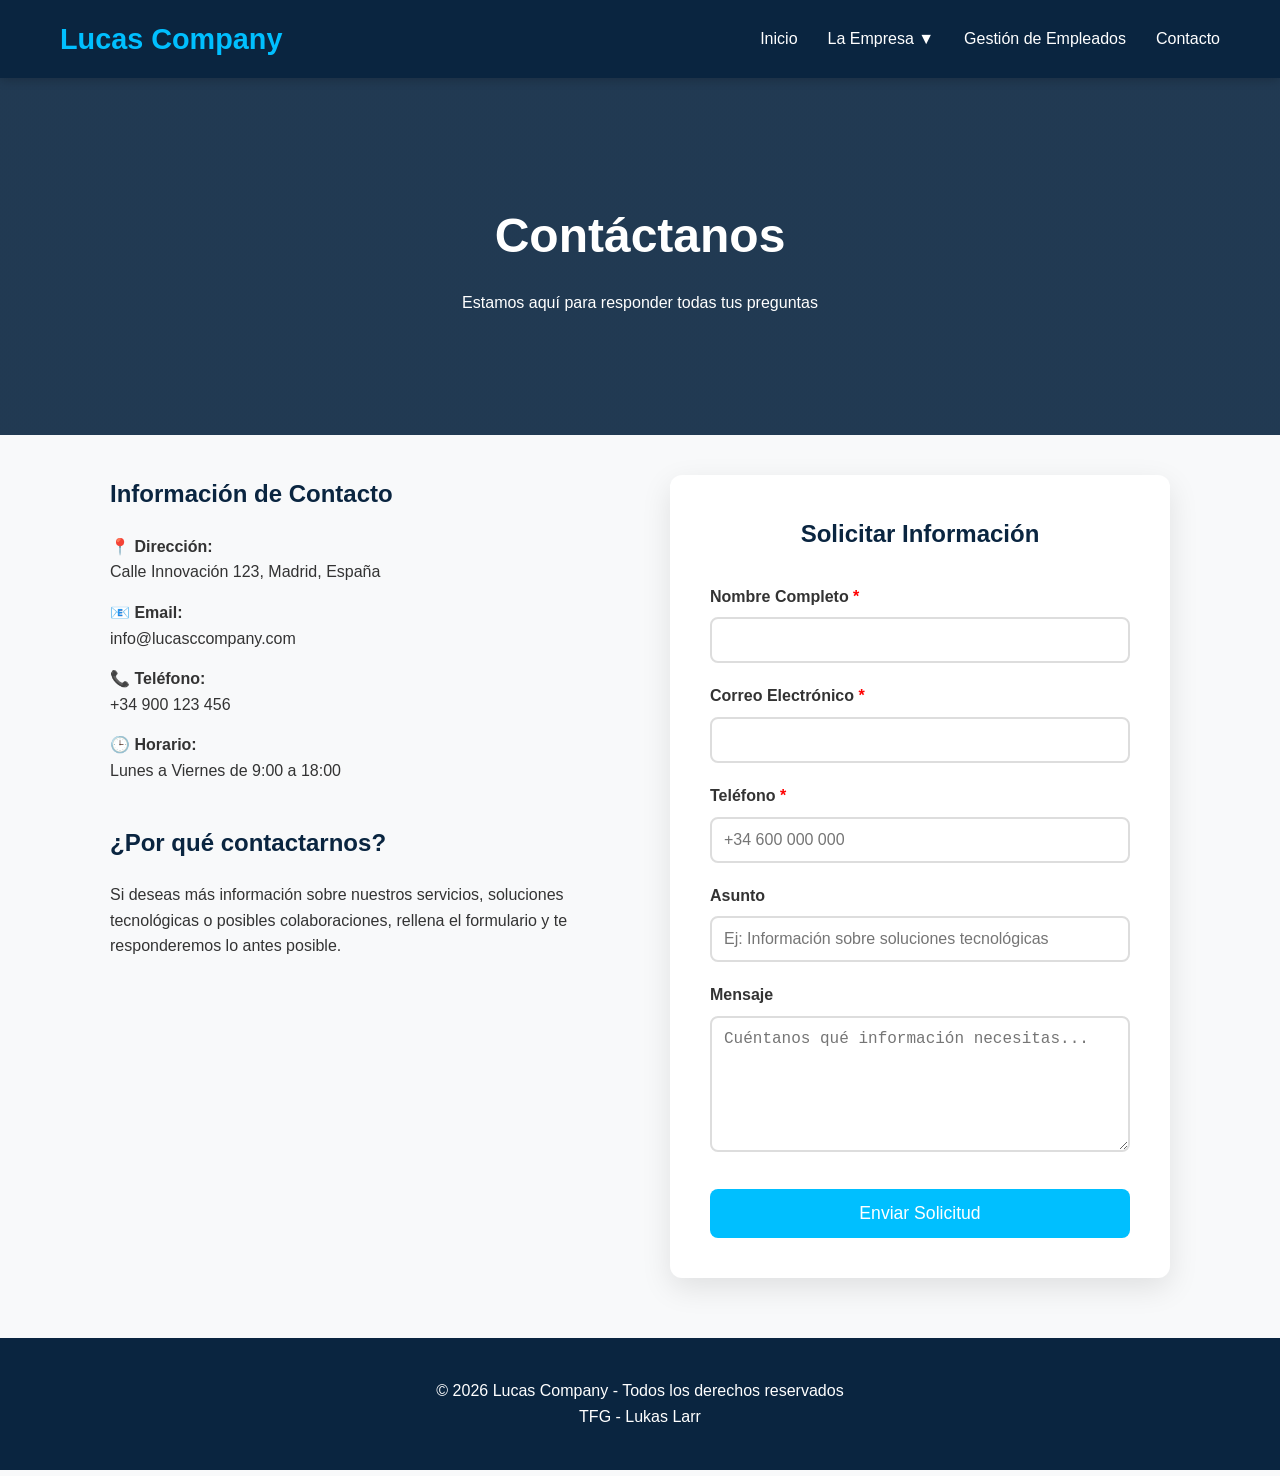
==== HTML/contacto.html @ 2755dbf2 "19/05/2026" ====
<!DOCTYPE html>
<html lang="es">
<head>
  <meta charset="UTF-8">
  <meta name="viewport" content="width=device-width, initial-scale=1.0">
  <title>Contacto - Lucas Company</title>
  <style>
    * { margin: 0; padding: 0; box-sizing: border-box; }
    body {
      font-family: 'Segoe UI', Tahoma, Geneva, Verdana, sans-serif;
      line-height: 1.6;
      color: #333;
      background: #f8f9fa;
    }
    header {
      background: #0a2540;
      color: white;
      padding: 1rem 0;
      position: sticky;
      top: 0;
      z-index: 1000;
      box-shadow: 0 2px 10px rgba(0,0,0,0.2);
    }
    nav {
      max-width: 1200px;
      margin: 0 auto;
      display: flex;
      justify-content: space-between;
      align-items: center;
      padding: 0 20px;
    }
    .logo {
      font-size: 1.8rem;
      font-weight: bold;
      color: #00bfff;
    }
    .nav-links {
      display: flex;
      gap: 30px;
      list-style: none;
    }
    .nav-links a {
      color: white;
      text-decoration: none;
      font-weight: 500;
    }
    .dropdown {
      position: relative;
    }
    .dropdown-content {
      display: none;
      position: absolute;
      background: white;
      color: #333;
      min-width: 200px;
      box-shadow: 0 8px 16px rgba(0,0,0,0.2);
      border-radius: 6px;
      margin-top: 10px;
    }
    .dropdown:hover .dropdown-content {
      display: block;
    }
    .dropdown-content a {
      color: #333;
      padding: 12px 16px;
      display: block;
    }
    .dropdown-content a:hover {
      background: #f0f0f0;
    }

    .hero-contacto {
      background: linear-gradient(rgba(10,37,64,0.9), rgba(10,37,64,0.9)), url('https://images.unsplash.com/photo-1423666528145-4f5f8b0e7f2e?ixlib=rb-4.0.3&auto=format&fit=crop&q=80');
      background-size: cover;
      background-position: center;
      color: white;
      text-align: center;
      padding: 120px 20px;
    }
    .hero-contacto h1 {
      font-size: 3rem;
      margin-bottom: 15px;
    }

    .container {
      max-width: 1100px;
      margin: 40px auto;
      padding: 0 20px;
      display: grid;
      grid-template-columns: 1fr 1fr;
      gap: 60px;
    }

    .info-contacto h2 {
      color: #0a2540;
      margin-bottom: 20px;
    }
    .info-contacto p {
      margin-bottom: 15px;
    }

    .formulario {
      background: white;
      padding: 40px;
      border-radius: 12px;
      box-shadow: 0 10px 30px rgba(0,0,0,0.1);
    }
    .formulario h2 {
      text-align: center;
      margin-bottom: 30px;
      color: #0a2540;
    }
    .form-group {
      margin-bottom: 20px;
    }
    label {
      display: block;
      margin-bottom: 8px;
      font-weight: 600;
    }
    input, textarea {
      width: 100%;
      padding: 12px;
      border: 2px solid #ddd;
      border-radius: 8px;
      font-size: 1rem;
    }
    input:focus, textarea:focus {
      border-color: #00bfff;
      outline: none;
    }
    .obligatorio::after {
      content: " *";
      color: red;
    }
    button {
      width: 100%;
      padding: 14px;
      background: #00bfff;
      color: white;
      border: none;
      border-radius: 8px;
      font-size: 1.1rem;
      cursor: pointer;
      margin-top: 10px;
    }
    button:hover {
      background: #0099cc;
    }
    .success {
      display: none;
      background: #d4edda;
      color: #155724;
      padding: 15px;
      border-radius: 8px;
      margin-top: 20px;
      text-align: center;
    }

    footer {
      background: #0a2540;
      color: white;
      text-align: center;
      padding: 40px 20px;
      margin-top: 60px;
    }

    @media (max-width: 768px) {
      .container {
        grid-template-columns: 1fr;
      }
    }
  </style>
</head>
<body>

  <!-- HEADER -->
  <header>
    <nav>
      <div class="logo">Lucas Company</div>
      <ul class="nav-links">
        <li><a href="index.html">Inicio</a></li>
        
        <li class="dropdown">
          <a href="#">La Empresa ▼</a>
          <div class="dropdown-content">
            <a href="index.html#quienes-somos">¿Quiénes Somos?</a>
            <a href="index.html#misiones">Misión y Visión</a>
            <a href="index.html#valores">Valores</a>
          </div>
        </li>
        
        <li><a href="gestion.html">Gestión de Empleados</a></li>
        <li><a href="contacto.html">Contacto</a></li>
      </ul>
    </nav>
  </header>

  <!-- HERO -->
  <section class="hero-contacto">
    <h1>Contáctanos</h1>
    <p>Estamos aquí para responder todas tus preguntas</p>
  </section>

  <div class="container">
    <!-- Información de Contacto -->
    <div class="info-contacto">
      <h2>Información de Contacto</h2>
      <p><strong>📍 Dirección:</strong><br> Calle Innovación 123, Madrid, España</p>
      <p><strong>📧 Email:</strong><br> info@lucasccompany.com</p>
      <p><strong>📞 Teléfono:</strong><br> +34 900 123 456</p>
      <p><strong>🕒 Horario:</strong><br> Lunes a Viernes de 9:00 a 18:00</p>

      <h2 style="margin-top: 40px;">¿Por qué contactarnos?</h2>
      <p>Si deseas más información sobre nuestros servicios, soluciones tecnológicas o posibles colaboraciones, rellena el formulario y te responderemos lo antes posible.</p>
    </div>

    <!-- Formulario -->
    <div class="formulario">
      <h2>Solicitar Información</h2>
      <form id="contactForm">
        <div class="form-group">
          <label class="obligatorio">Nombre Completo</label>
          <input type="text" id="nombre" required>
        </div>

        <div class="form-group">
          <label class="obligatorio">Correo Electrónico</label>
          <input type="email" id="email" required>
        </div>

        <div class="form-group">
          <label class="obligatorio">Teléfono</label>
          <input type="tel" id="telefono" required placeholder="+34 600 000 000">
        </div>

        <div class="form-group">
          <label>Asunto</label>
          <input type="text" id="asunto" required placeholder="Ej: Información sobre soluciones tecnológicas">
        </div>

        <div class="form-group">
          <label>Mensaje</label>
          <textarea id="mensaje" rows="6" required placeholder="Cuéntanos qué información necesitas..."></textarea>
        </div>

        <button type="submit">Enviar Solicitud</button>
      </form>

      <div id="successMessage" class="success">
        ✅ ¡Mensaje enviado correctamente! Nos pondremos en contacto contigo pronto.
      </div>
    </div>
  </div>

  <footer>
    <p>&copy; 2026 Lucas Company - Todos los derechos reservados</p>
    <p>TFG - Lukas Larr</p>
  </footer>

  <script>
    document.getElementById("contactForm").addEventListener("submit", function(e) {
      e.preventDefault();

      const email = document.getElementById("email").value;
      const telefono = document.getElementById("telefono").value;

      if (!email || !telefono) {
        alert("Por favor, completa los campos obligatorios (Correo y Teléfono).");
        return;
      }

      // Simulación de envío
      document.getElementById("successMessage").style.display = "block";
      document.getElementById("contactForm").reset();

      // Ocultar mensaje después de 6 segundos
      setTimeout(() => {
        document.getElementById("successMessage").style.display = "none";
      }, 6000);
    });
  </script>
</body>
</html>
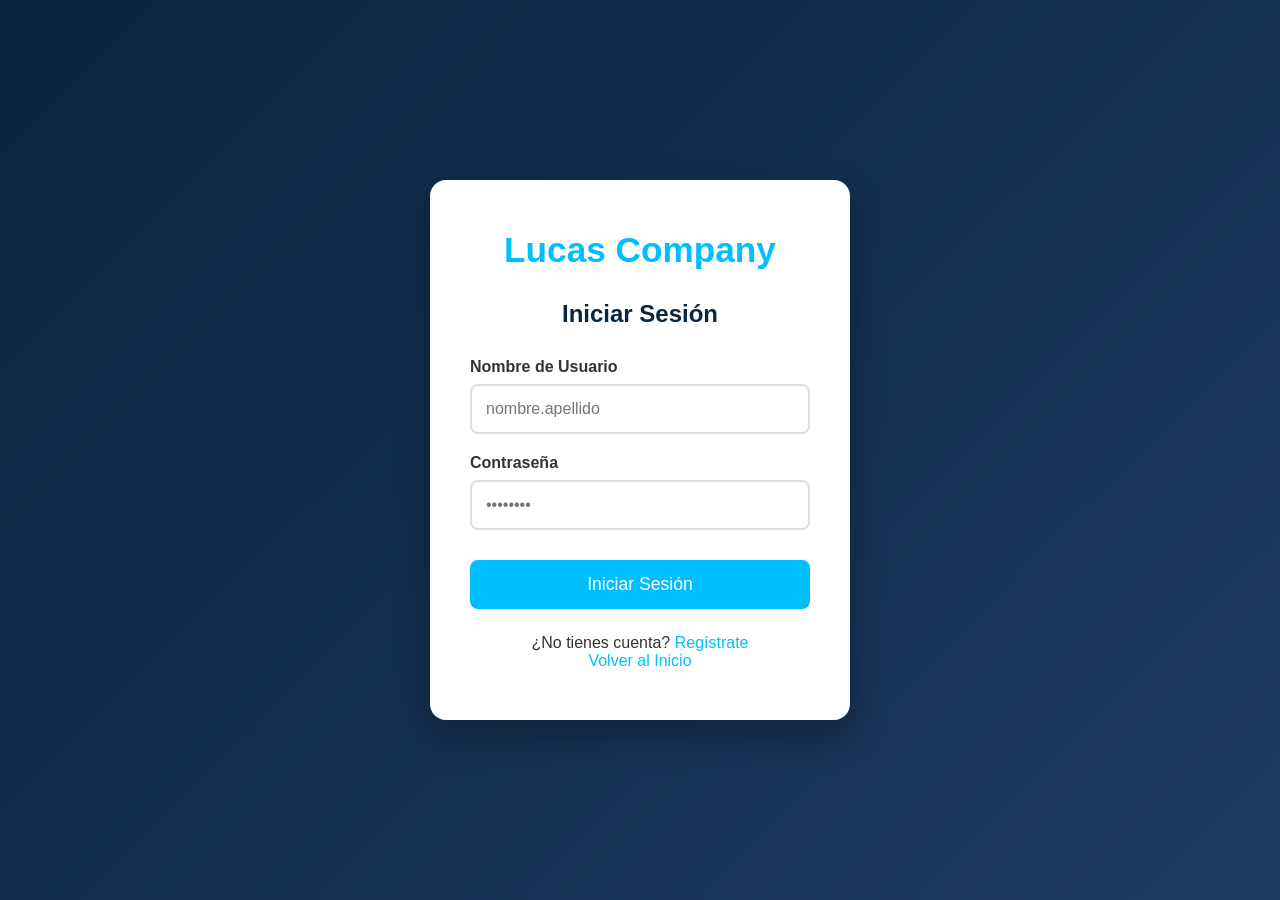
==== commit a8f7e8ff: "Implement user authentication and logout functionality; add login page and remove home page" ====
--- a/HTML/contacto.html
+++ b/HTML/contacto.html
@@ -46,6 +46,15 @@
     }
     .dropdown {
       position: relative;
+    }
+    .dropdown-content::before {
+      content: "";
+      position: absolute;
+      top: -10px; /* Cubre exactamente el tamaño de tu margin-top */
+      left: 0;
+      width: 100%;
+      height: 10px;
+      background: transparent; /* Se mantiene oculto al usuario */
     }
     .dropdown-content {
       display: none;
@@ -191,7 +200,9 @@
         </li>
         
         <li><a href="gestion.html">Gestión de Empleados</a></li>
+        <li><a href="departamentos.html">Departamentos</a></li>
         <li><a href="contacto.html">Contacto</a></li>
+        <li><a href="#" id="logout">Logout</a></li>
       </ul>
     </nav>
   </header>
@@ -279,6 +290,37 @@
         document.getElementById("successMessage").style.display = "none";
       }, 6000);
     });
+
+
+      // Verificar si el usuario está logueado
+      function checkAuth() {
+        const isLoggedIn = localStorage.getItem("isLoggedIn");
+        const authSection = document.getElementById("auth-section");
+
+        if (isLoggedIn !== "true") {
+          window.location.href = "login.html";
+        }
+      }
+
+      const logoutConst = document.getElementById("logout");
+      logoutConst.addEventListener("click", function(e) {
+        e.preventDefault();
+        logout();
+      });
+
+      function logout() {
+        if (confirm("¿Cerrar sesión?")) {
+          localStorage.removeItem("isLoggedIn");
+          localStorage.removeItem("userEmail");
+          window.location.href = "login.html";
+        }
+      }
+
+// Ejecutar al cargar la página
+window.onload = () => {
+  checkAuth();
+  // Si ya tienes window.onload, combina las funciones
+};
   </script>
 </body>
 </html>
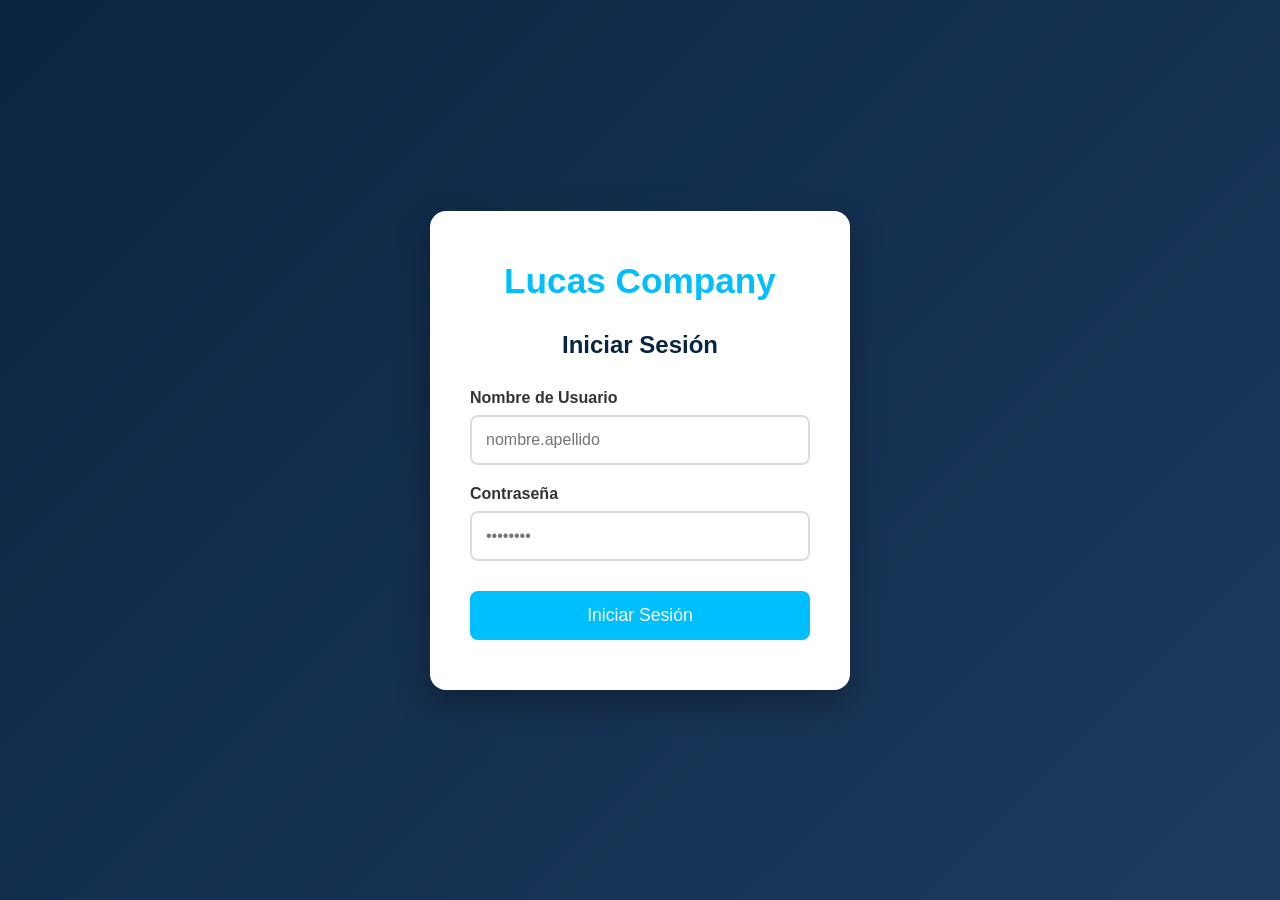
==== commit f87e8997: "Refactor login page: Move inline styles to external CSS, add JavaScript for login functionality, and" ====
--- a/HTML/contacto.html
+++ b/HTML/contacto.html
@@ -4,182 +4,8 @@
   <meta charset="UTF-8">
   <meta name="viewport" content="width=device-width, initial-scale=1.0">
   <title>Contacto - Lucas Company</title>
-  <style>
-    * { margin: 0; padding: 0; box-sizing: border-box; }
-    body {
-      font-family: 'Segoe UI', Tahoma, Geneva, Verdana, sans-serif;
-      line-height: 1.6;
-      color: #333;
-      background: #f8f9fa;
-    }
-    header {
-      background: #0a2540;
-      color: white;
-      padding: 1rem 0;
-      position: sticky;
-      top: 0;
-      z-index: 1000;
-      box-shadow: 0 2px 10px rgba(0,0,0,0.2);
-    }
-    nav {
-      max-width: 1200px;
-      margin: 0 auto;
-      display: flex;
-      justify-content: space-between;
-      align-items: center;
-      padding: 0 20px;
-    }
-    .logo {
-      font-size: 1.8rem;
-      font-weight: bold;
-      color: #00bfff;
-    }
-    .nav-links {
-      display: flex;
-      gap: 30px;
-      list-style: none;
-    }
-    .nav-links a {
-      color: white;
-      text-decoration: none;
-      font-weight: 500;
-    }
-    .dropdown {
-      position: relative;
-    }
-    .dropdown-content::before {
-      content: "";
-      position: absolute;
-      top: -10px; /* Cubre exactamente el tamaño de tu margin-top */
-      left: 0;
-      width: 100%;
-      height: 10px;
-      background: transparent; /* Se mantiene oculto al usuario */
-    }
-    .dropdown-content {
-      display: none;
-      position: absolute;
-      background: white;
-      color: #333;
-      min-width: 200px;
-      box-shadow: 0 8px 16px rgba(0,0,0,0.2);
-      border-radius: 6px;
-      margin-top: 10px;
-    }
-    .dropdown:hover .dropdown-content {
-      display: block;
-    }
-    .dropdown-content a {
-      color: #333;
-      padding: 12px 16px;
-      display: block;
-    }
-    .dropdown-content a:hover {
-      background: #f0f0f0;
-    }
-
-    .hero-contacto {
-      background: linear-gradient(rgba(10,37,64,0.9), rgba(10,37,64,0.9)), url('https://images.unsplash.com/photo-1423666528145-4f5f8b0e7f2e?ixlib=rb-4.0.3&auto=format&fit=crop&q=80');
-      background-size: cover;
-      background-position: center;
-      color: white;
-      text-align: center;
-      padding: 120px 20px;
-    }
-    .hero-contacto h1 {
-      font-size: 3rem;
-      margin-bottom: 15px;
-    }
-
-    .container {
-      max-width: 1100px;
-      margin: 40px auto;
-      padding: 0 20px;
-      display: grid;
-      grid-template-columns: 1fr 1fr;
-      gap: 60px;
-    }
-
-    .info-contacto h2 {
-      color: #0a2540;
-      margin-bottom: 20px;
-    }
-    .info-contacto p {
-      margin-bottom: 15px;
-    }
-
-    .formulario {
-      background: white;
-      padding: 40px;
-      border-radius: 12px;
-      box-shadow: 0 10px 30px rgba(0,0,0,0.1);
-    }
-    .formulario h2 {
-      text-align: center;
-      margin-bottom: 30px;
-      color: #0a2540;
-    }
-    .form-group {
-      margin-bottom: 20px;
-    }
-    label {
-      display: block;
-      margin-bottom: 8px;
-      font-weight: 600;
-    }
-    input, textarea {
-      width: 100%;
-      padding: 12px;
-      border: 2px solid #ddd;
-      border-radius: 8px;
-      font-size: 1rem;
-    }
-    input:focus, textarea:focus {
-      border-color: #00bfff;
-      outline: none;
-    }
-    .obligatorio::after {
-      content: " *";
-      color: red;
-    }
-    button {
-      width: 100%;
-      padding: 14px;
-      background: #00bfff;
-      color: white;
-      border: none;
-      border-radius: 8px;
-      font-size: 1.1rem;
-      cursor: pointer;
-      margin-top: 10px;
-    }
-    button:hover {
-      background: #0099cc;
-    }
-    .success {
-      display: none;
-      background: #d4edda;
-      color: #155724;
-      padding: 15px;
-      border-radius: 8px;
-      margin-top: 20px;
-      text-align: center;
-    }
-
-    footer {
-      background: #0a2540;
-      color: white;
-      text-align: center;
-      padding: 40px 20px;
-      margin-top: 60px;
-    }
-
-    @media (max-width: 768px) {
-      .container {
-        grid-template-columns: 1fr;
-      }
-    }
-  </style>
+  <script src="../JS/contacto.js" defer></script>
+  <link rel="stylesheet" href="../CSS/contacto.css">
 </head>
 <body>
 
@@ -269,58 +95,5 @@
     <p>TFG - Lukas Larr</p>
   </footer>
 
-  <script>
-    document.getElementById("contactForm").addEventListener("submit", function(e) {
-      e.preventDefault();
-
-      const email = document.getElementById("email").value;
-      const telefono = document.getElementById("telefono").value;
-
-      if (!email || !telefono) {
-        alert("Por favor, completa los campos obligatorios (Correo y Teléfono).");
-        return;
-      }
-
-      // Simulación de envío
-      document.getElementById("successMessage").style.display = "block";
-      document.getElementById("contactForm").reset();
-
-      // Ocultar mensaje después de 6 segundos
-      setTimeout(() => {
-        document.getElementById("successMessage").style.display = "none";
-      }, 6000);
-    });
-
-
-      // Verificar si el usuario está logueado
-      function checkAuth() {
-        const isLoggedIn = localStorage.getItem("isLoggedIn");
-        const authSection = document.getElementById("auth-section");
-
-        if (isLoggedIn !== "true") {
-          window.location.href = "login.html";
-        }
-      }
-
-      const logoutConst = document.getElementById("logout");
-      logoutConst.addEventListener("click", function(e) {
-        e.preventDefault();
-        logout();
-      });
-
-      function logout() {
-        if (confirm("¿Cerrar sesión?")) {
-          localStorage.removeItem("isLoggedIn");
-          localStorage.removeItem("userEmail");
-          window.location.href = "login.html";
-        }
-      }
-
-// Ejecutar al cargar la página
-window.onload = () => {
-  checkAuth();
-  // Si ya tienes window.onload, combina las funciones
-};
-  </script>
 </body>
 </html>
--- a/CSS/contacto.css
+++ b/CSS/contacto.css
@@ -0,0 +1,174 @@
+* { margin: 0; padding: 0; box-sizing: border-box; }
+body {
+    font-family: 'Segoe UI', Tahoma, Geneva, Verdana, sans-serif;
+    line-height: 1.6;
+    color: #333;
+    background: #f8f9fa;
+}
+header {
+    background: #0a2540;
+    color: white;
+    padding: 1rem 0;
+    position: sticky;
+    top: 0;
+    z-index: 1000;
+    box-shadow: 0 2px 10px rgba(0,0,0,0.2);
+}
+nav {
+    max-width: 1200px;
+    margin: 0 auto;
+    display: flex;
+    justify-content: space-between;
+    align-items: center;
+    padding: 0 20px;
+}
+.logo {
+    font-size: 1.8rem;
+    font-weight: bold;
+    color: #00bfff;
+}
+.nav-links {
+    display: flex;
+    gap: 30px;
+    list-style: none;
+}
+.nav-links a {
+    color: white;
+    text-decoration: none;
+    font-weight: 500;
+}
+.dropdown {
+    position: relative;
+}
+.dropdown-content::before {
+    content: "";
+    position: absolute;
+    top: -10px; /* Cubre exactamente el tamaño de tu margin-top */
+    left: 0;
+    width: 100%;
+    height: 10px;
+    background: transparent; /* Se mantiene oculto al usuario */
+}
+.dropdown-content {
+    display: none;
+    position: absolute;
+    background: white;
+    color: #333;
+    min-width: 200px;
+    box-shadow: 0 8px 16px rgba(0,0,0,0.2);
+    border-radius: 6px;
+    margin-top: 10px;
+}
+.dropdown:hover .dropdown-content {
+    display: block;
+}
+.dropdown-content a {
+    color: #333;
+    padding: 12px 16px;
+    display: block;
+}
+.dropdown-content a:hover {
+    background: #f0f0f0;
+}
+
+.hero-contacto {
+    background: linear-gradient(rgba(10,37,64,0.9), rgba(10,37,64,0.9)), url('https://images.unsplash.com/photo-1423666528145-4f5f8b0e7f2e?ixlib=rb-4.0.3&auto=format&fit=crop&q=80');
+    background-size: cover;
+    background-position: center;
+    color: white;
+    text-align: center;
+    padding: 120px 20px;
+}
+.hero-contacto h1 {
+    font-size: 3rem;
+    margin-bottom: 15px;
+}
+
+.container {
+    max-width: 1100px;
+    margin: 40px auto;
+    padding: 0 20px;
+    display: grid;
+    grid-template-columns: 1fr 1fr;
+    gap: 60px;
+}
+
+.info-contacto h2 {
+    color: #0a2540;
+    margin-bottom: 20px;
+}
+.info-contacto p {
+    margin-bottom: 15px;
+}
+
+.formulario {
+    background: white;
+    padding: 40px;
+    border-radius: 12px;
+    box-shadow: 0 10px 30px rgba(0,0,0,0.1);
+}
+.formulario h2 {
+    text-align: center;
+    margin-bottom: 30px;
+    color: #0a2540;
+}
+.form-group {
+    margin-bottom: 20px;
+}
+label {
+    display: block;
+    margin-bottom: 8px;
+    font-weight: 600;
+}
+input, textarea {
+    width: 100%;
+    padding: 12px;
+    border: 2px solid #ddd;
+    border-radius: 8px;
+    font-size: 1rem;
+}
+input:focus, textarea:focus {
+    border-color: #00bfff;
+    outline: none;
+}
+.obligatorio::after {
+    content: " *";
+    color: red;
+}
+button {
+    width: 100%;
+    padding: 14px;
+    background: #00bfff;
+    color: white;
+    border: none;
+    border-radius: 8px;
+    font-size: 1.1rem;
+    cursor: pointer;
+    margin-top: 10px;
+}
+button:hover {
+    background: #0099cc;
+}
+.success {
+    display: none;
+    background: #d4edda;
+    color: #155724;
+    padding: 15px;
+    border-radius: 8px;
+    margin-top: 20px;
+    text-align: center;
+}
+
+footer {
+    background: #0a2540;
+    color: white;
+    text-align: center;
+    padding: 40px 20px;
+    margin-top: 60px;
+}
+
+@media (max-width: 768px) {
+    .container {
+    grid-template-columns: 1fr;
+    }
+}
